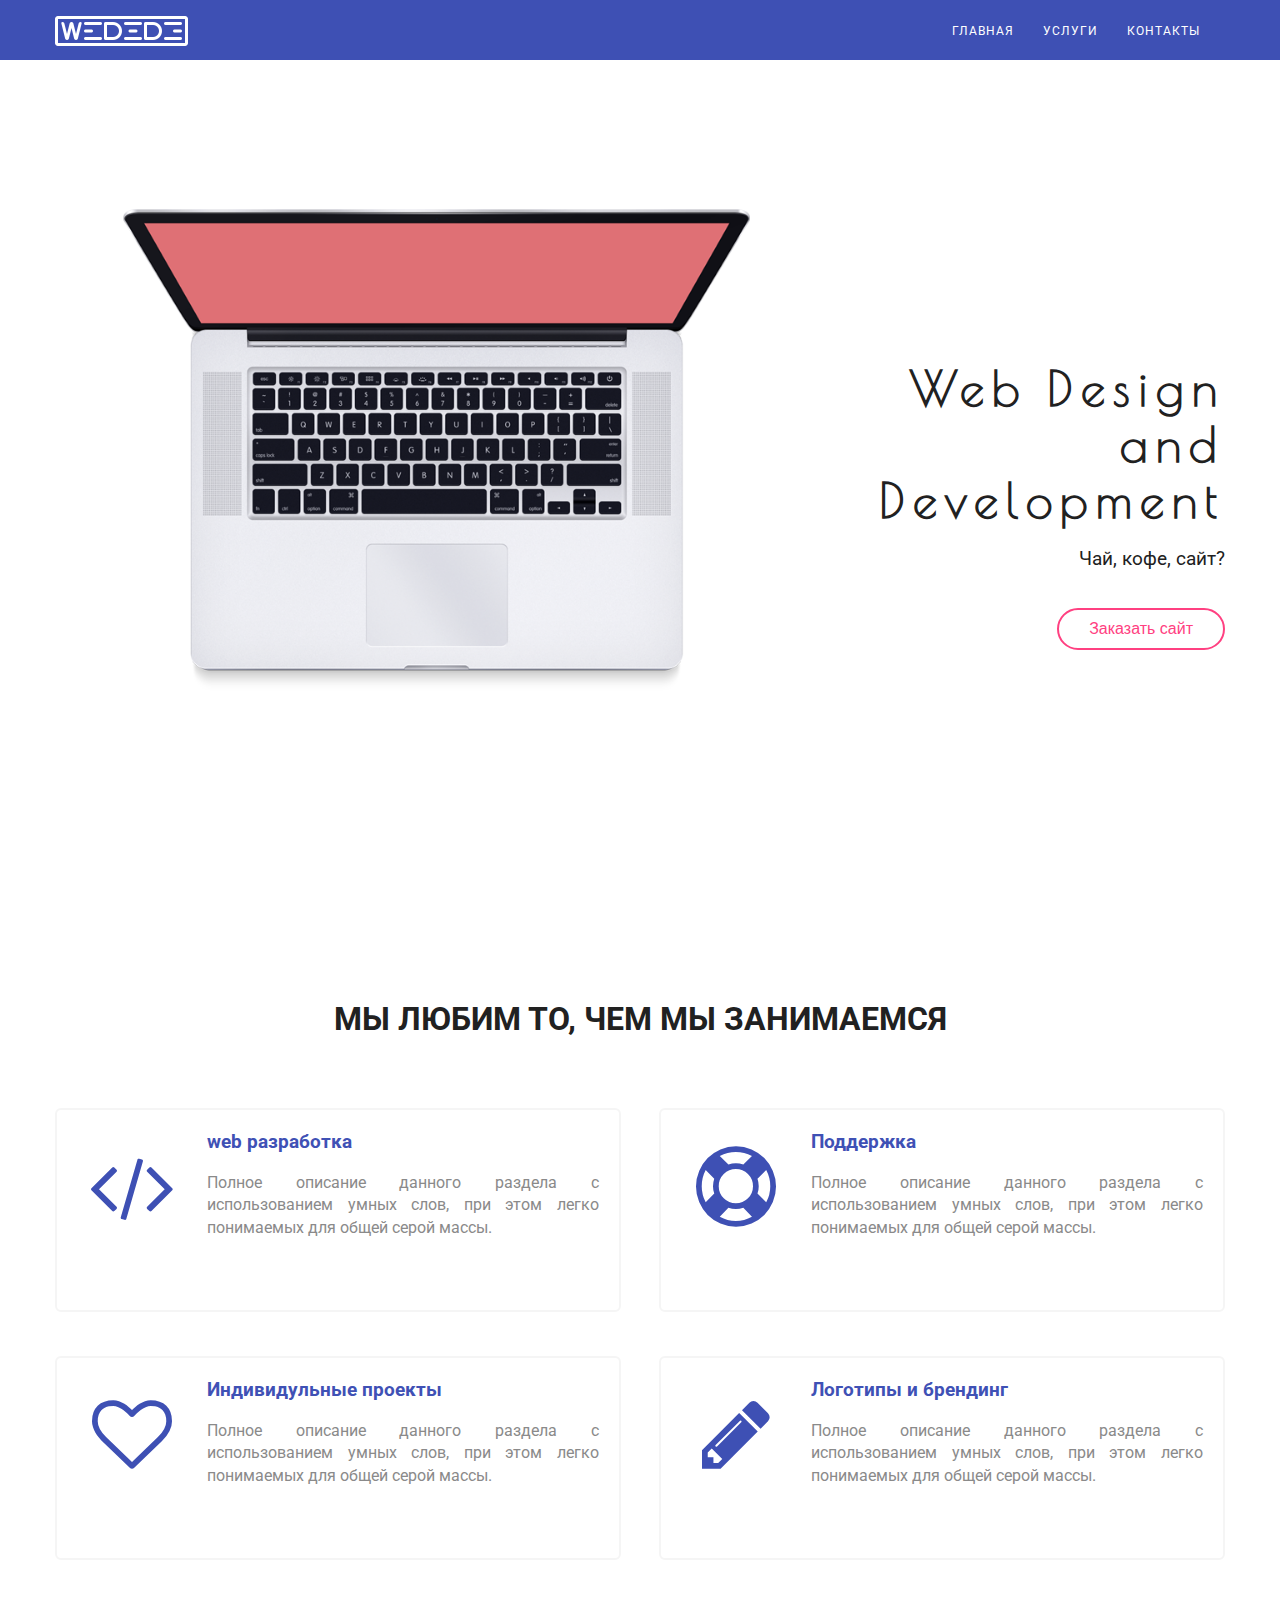
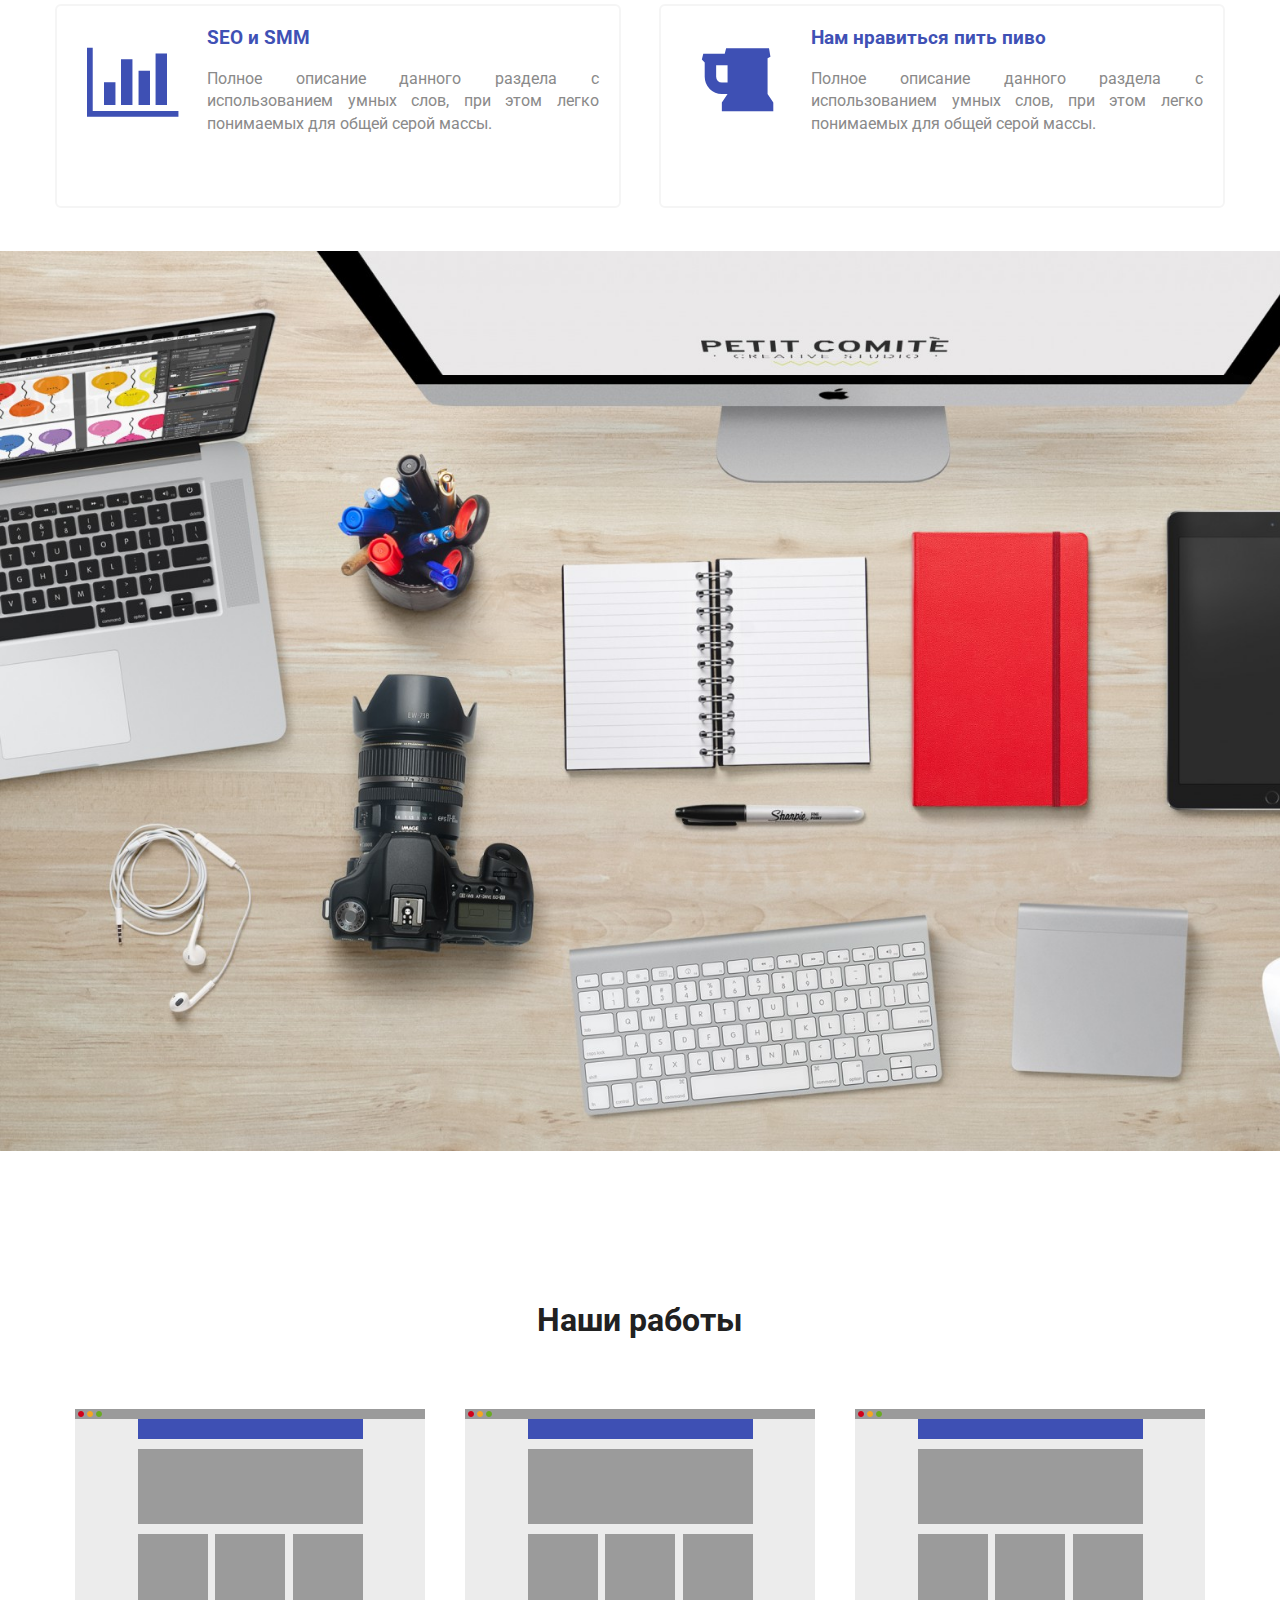
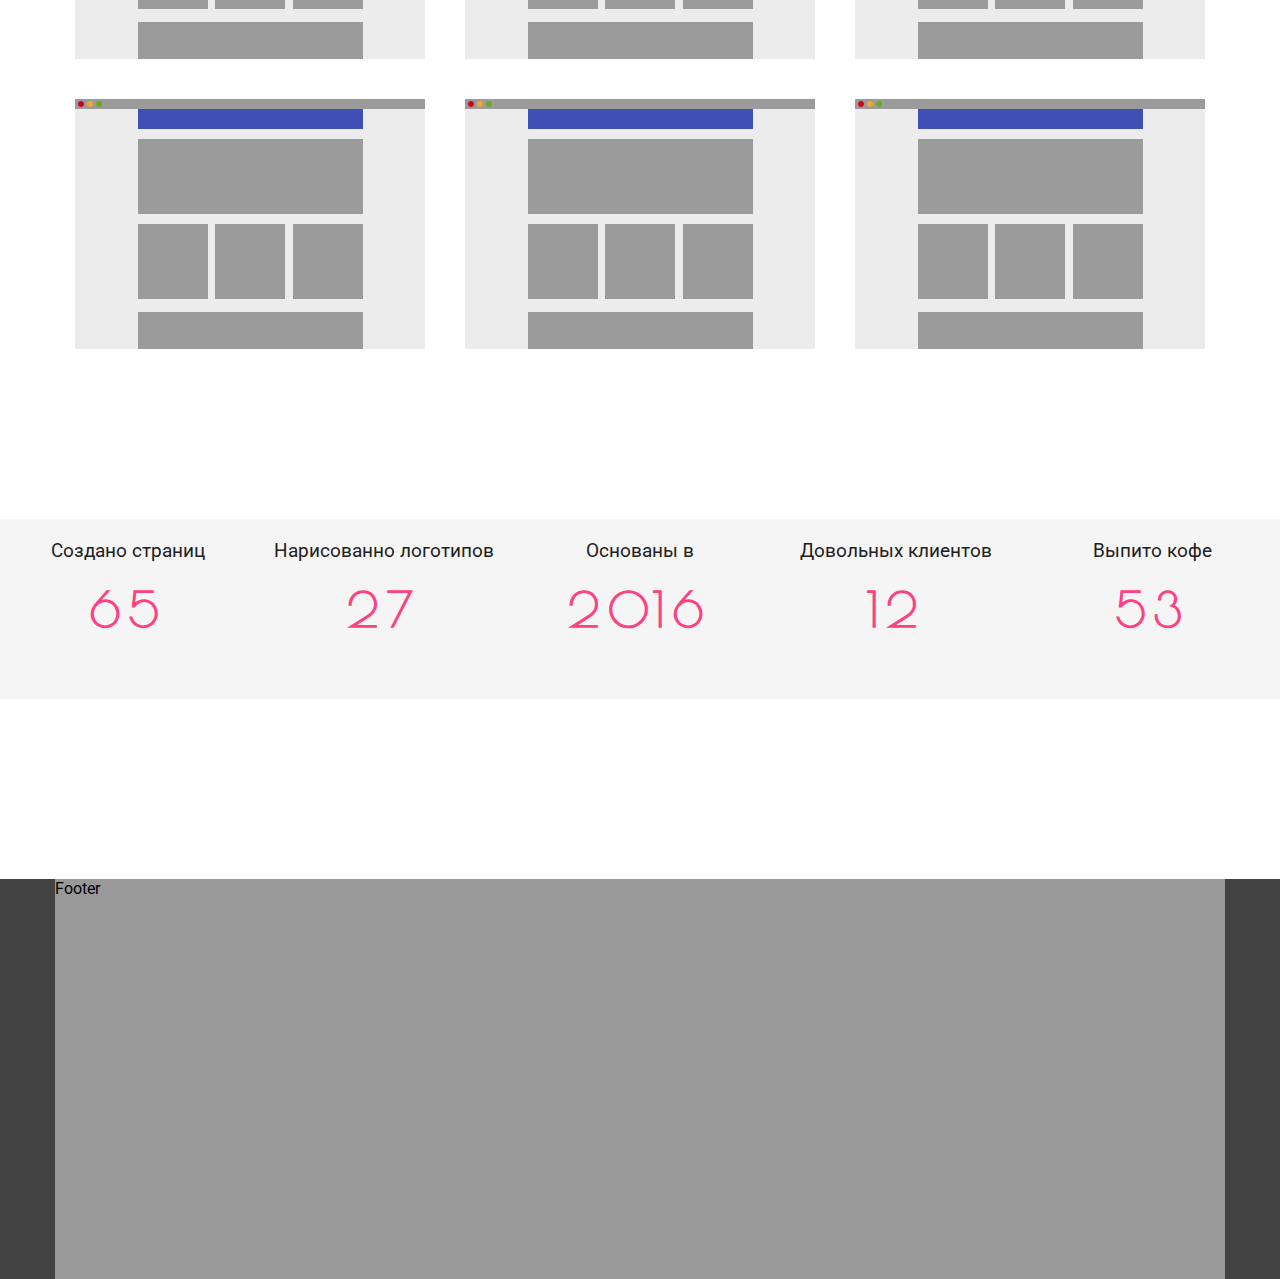
==== temp/index.html @ 533195e9 "init commit" ====
<!DOCTYPE html>
<html>
<head>
	<meta charset="utf-8" />

	<title>WEDEDE - Web Design and Development</title>
	<meta name="keywords" content="wedede.net, разработка, создание сайтов, логотип, web дизайн, вэб сайт, цена" />
	<meta name="description" content="Создание сайтов. Продвижение сайтов. Разработка логотипа. " />
    <meta name=“robots” content=“index,follow”>
    <meta name="viewport" content="width=device-width, initial-scale=1.0, maximum-scale=1.0, user-scalable=no">

    <meta property="business:contact_data:locality" content="Хмельницкий"/>
    <meta property="business:contact_data:postal_code" content="29000"/>
    <meta property="business:contact_data:country_name" content="Укрина"/>
    <meta property="business:contact_data:email" content="sales@wedede.net"/>
    <meta property="business:contact_data:phone_number" content="+380970057050, +380730057050"/>
    <meta property="business:contact_data:website" content="http://www.wedede.net"/>

	<link href="style.css" rel="stylesheet">
    <link href="https://fonts.googleapis.com/css?family=Roboto:100,300,300i,400,700,900&subset=cyrillic" rel="stylesheet">
    <link href="https://fonts.googleapis.com/css?family=Poiret+One&subset=cyrillic" rel="stylesheet">

    <link rel="stylesheet" href="font-asesome/css/font-awesome.min.css">


</head>

<body>

<div class="wrapper">

	<header class="header-wrapper">
		<div class="header">

        <nav>
    <div class="logo-box">
      <h1 class="logo">
        <a href="index.html">
          <img width="133" height="30" src="images/WEDEDE-LOGO.png">
        </a>
      </h1>
    </div>
    <ul>
      <li><a href="inde.html">Главная</a></li>
      <li><a href="http://wedede.net/services.php">Услуги</a></li>
      <li><a href="#">Контакты</a></li>
   </ul>
  </nav>

        </div>
	</header><!-- .header-->

	<main class="content-wrapper">
		<div class="content">
            <div class="welcome">
            <h1>Web Design and Development</h1><br><h3>Чай, кофе, сайт?</h3>
                <br><br>
                <form action="order.html" method="get">
                <button class="button" type="submit" >Заказать сайт</button>
                </form>

            </div>
        </div>
	</main><!-- .content -->



    <main class="services-wrapper"><h2>Мы любим то, чем мы занимаемся</h2>
        <div class="services">

                <div class="block" onclick="location.href='index.html';">
                    <div class="block-fa"><i class="fa fa-code fa-5x" aria-hidden="true"></i></div>
                    <div class="block-text"><h3>web разработка</h3><br><p>Полное описание данного раздела с использованием умных слов, при этом легко понимаемых для общей серой массы.</p></div>
                </div>
                <div class="block" onclick="location.href='index.html';">
                    <div class="block-fa"><i class="fa fa-life-ring fa-5x" aria-hidden="true"></i></div>
                    <div class="block-text"><h3>Поддержка</h3><br><p>Полное описание данного раздела с использованием умных слов, при этом легко понимаемых для общей серой массы.</p></div>
                </div>
                <div class="block" onclick="location.href='index.html';">
                    <div class="block-fa"><i class="fa fa-heart-o fa-5x" aria-hidden="true"></i></div>
                    <div class="block-text"><h3>Индивидульные проекты</h3><br><p>Полное описание данного раздела с использованием умных слов, при этом легко понимаемых для общей серой массы.</p></div>
                </div>
                <div class="block" onclick="location.href='index.html';">
                    <div class="block-fa"><i class="fa fa-pencil fa-5x" aria-hidden="true"></i></div>
                    <div class="block-text"><h3>Логотипы и брендинг</h3><br><p>Полное описание данного раздела с использованием умных слов, при этом легко понимаемых для общей серой массы.</p></div>
                </div>
                <div class="block" onclick="location.href='index.html';">
                    <div class="block-fa"><i class="fa fa-bar-chart fa-5x" aria-hidden="true"></i></div>
                    <div class="block-text"><h3>SEO и SMM</h3><br><p>Полное описание данного раздела с использованием умных слов, при этом легко понимаемых для общей серой массы.</p></div>
                </div>
                <div class="block" onclick="location.href='index.html';">
                    <div class="block-fa"><i class="fa fa-beer fa-5x" aria-hidden="true"></i></div>
                    <div class="block-text"><h3>Нам нравиться пить пиво</h3><br><p>Полное описание данного раздела с использованием умных слов, при этом легко понимаемых для общей серой массы.</p></div>
                </div>
                <div class="clear"></div>
    </div>
    </main><!-- .services -->





    <div class="design-wrapper">
        <div class="design">

        </div>
    </div>








    <div class="gallery-wrapper">
        <div class="gallery">


  <h2>Наши работы</h2>
  <div class="gallery">

    <div class="gallery-item">
      <div class="gallery-item-image">
      <img src="images/temp/siteexample.png"></div>
      <div class="gallery-item-description"><p>www.wedede.net<br>Краткое описание сайта.</p></div>
    </div>

    <div class="gallery-item">
      <div class="gallery-item-image">
      <img src="images/temp/siteexample.png"></div>
      <div class="gallery-item-description"><p>www.wedede.net<br>Краткое описание сайта.</p></div>
    </div>
      <div class="gallery-item">
      <div class="gallery-item-image">
      <img src="images/temp/siteexample.png"></div>
      <div class="gallery-item-description"><p>www.wedede.net<br>Краткое описание сайта.</p></div>
    </div>
      <div class="gallery-item">
      <div class="gallery-item-image">
      <img src="images/temp/siteexample.png"></div>
      <div class="gallery-item-description"><p>www.wedede.net<br>Краткое описание сайта.</p></div>
    </div>
      <div class="gallery-item">
      <div class="gallery-item-image">
      <img src="images/temp/siteexample.png"></div>
      <div class="gallery-item-description"><p>www.wedede.net<br>Краткое описание сайта.</p></div>
    </div>
      <div class="gallery-item">
      <div class="gallery-item-image">
      <img src="images/temp/siteexample.png"></div>
      <div class="gallery-item-description"><p>www.wedede.net<br>Краткое описание сайта.</p></div>
    </div>



  </div>


        </div>
    </div>







    <div class="trust-wrapper">
        <div class="trust"><h3>Создано страниц</h3><br><h1>65</h1></div>
        <div class="trust"><h3>Нарисованно логотипов</h3><br><h1>27</h1></div>
        <div class="trust"><h3>Основаны в</h3><br><h1>2016</h1></div>
        <div class="trust"><h3>Довольных клиентов</h3><br><h1>12</h1></div>
        <div class="trust"><h3>Выпито кофе</h3><br><h1>53</h1></div>
    </div><!-- .trust -->






	<footer class="footer-wrapper">
		<div class="footer">Footer</div>
	</footer><!-- .footer -->




</div><!-- .wrapper -->

</body>
</html>
---- temp/style.css ----
* {
	margin: 0;
	padding: 0;
}
article, aside, details, figcaption, figure, footer, header, hgroup, main, nav, section, summary {
	display: block;
}
body {
	font-family: 'Roboto', sans-serif;

}
.wrapper {
	min-width: 480px;
	max-width: 100%;
	margin: 0 auto;
    height: 100%;
}

h1 {
    font-family: 'Poiret One', cursive;
    font-size: 3em;
    color: #212121;
    letter-spacing: 8px;
}
h2 {
    font-size: 2em;
    color:#212121;
}
h3 {
    font-size: 1.2em;
    font-weight: 400;
    color: #212121;
}
p {
    text-shadow: 1em;
    line-height: 1.4em;
    font-weight: 300;
    color: #212121;
}

.fa {
    color: #3e50b4;
}
/* Header
-----------------------------------------------------------------------------*/
.header-wrapper {
    width: 100%;
    position: absolute;
    background: #fff;
    background: #3e50b4;
}
.header {
	max-height: 100%;
    max-width: 1170px;
    margin: auto;
}




nav {
  max-width: 1170px;
  margin: 0 auto;
  padding: 0px 0;
  overflow: hidden;
}
.logo-box {
    float: left;
    margin-left: 0px;
    padding-top: 0px;
}
.logo {
  margin: 0;
  height: 60px;
  text-align: center;
}
ul {
  margin: 0;
  margin-right: 25px;
  padding-left: 0;
  list-style: none;
  float: right;
  height: 60px;
  line-height: 60px;
  text-align:center;
}
a {
    font-size: 12px;
    font-weight: 400;
    text-decoration: none;
    display: inline-block;
    position: relative;
    text-transform: uppercase;
}
li a {
    color: #ffffff;
    letter-spacing: 1px;
}
li {
  display: inline-block;
  margin-left: 25px;
  transition: .35s linear;
}
li a:after {
  content: "";
  width: 0;
  height: 2px;
  position: absolute;
  left: 0;
  bottom: 20px;
  background: #FF4081;
  transition: all 0.2s linear;
}
li a:hover:after{
  width: 100%;
}

@media screen and (max-width:768px) {
  .logo-box {
    float: none;
    margin: 0 auto;
  }
  ul {
    float: none;
    margin: 0 25px;
    }
 li:first-of-type {margin-left:0}
}

@media screen and (max-width:480px) {
nav {
  overflow: visible
}
ul {
  height: auto;
  margin: 25px 25px 0 25px;
  line-height: 50px;
}
li {
  display: block;
  margin: 0;
}
li:hover {
  background: rgba(0,0,0,.1)
}
li a:after {
  content: none;
}
}










/* WElocome
-----------------------------------------------------------------------------*/
.content-wrapper {
    height: 100vh;
    background-image: url("images/welcome-backgraund.png");
    background-color: #fff;
    background-size: cover;
}
.content {
    max-width: 1170px;
    height: 100vh;
    margin: auto;
}



@keyframes fadeInUp {
  from {
    opacity: 0;
    transform: translate3d(0, 20%, 0);
  }

  to {
    opacity: 1;
    transform: none;
  }
}
.welcome h1 {
    animation: fadeInUp 3s 1;
}


.welcome {
    text-align: right;
    position: relative;
    max-width: 400px;
    float: right;
    top: 40%;
    animation: fadeInUp 3s 1;
}






.button {
    float: right;
    color: #FF4081;
    font-size: 1em;
    padding: 10px 30px 10px 30px;
    border: solid #FF4081 2px;
    text-decoration: none;
    cursor: pointer;
    background: #fff;
    border-radius: 30px;
}
.button:hover {
  background: #FF4081;
  color: #fff;
}








/* Services
-----------------------------------------------------------------------------*/
.services-wrapper {
    display: table;
    width: 100%;
}
.services-wrapper h2{
    margin-top: 100px;
    margin-bottom: 50px;
    text-align: center;
    text-transform: uppercase;
    font-weight: 700;
}
.services {
    width: 100%;
    max-width: 1170px;
    margin: 0 auto;
    height: 100%;
    text-align: justify;
}
.block {
    width: 48%;
    min-height: 200px;
    overflow:hidden;
    display: inline-block;
    background: #fff;
    border: 2px solid #f5f5f5;
    border-radius: 6px;
    cursor: pointer;
    margin-top: 20px;
    margin-bottom: 20px;
    -webkit-transition: all .35s;
	-moz-transition: all .35s;
	transition: all .35s;
}
.clear{
    width: 100%;
    display: inline-block;
}
.block a {
    display: block;
}
.block:hover{
    background: #f5f5f5;
}
.block-fa {
    float: left;
    width: 150px;
    height: 150px;
    line-height: 200px;
    text-align: center;
}
.block-text {
    width: 100%;
    padding-top: 20px;
}
.block-text h3 {
    font-weight: 700;
    color: #3F51B5;
}
.block-text p {
    color: #8a8a8a;
    font-weight: 400;
    padding-right: 20px;
}






/* Design
-----------------------------------------------------------------------------*/
.design-wrapper {
    height: 100vh;
    background-image: url(images/back/Wedede.jpg);
    background-repeat: no-repeat;
    background-size: cover;
    -webkit-font-smoothing: antialiased;
}
.design {
    max-width: 1170px;
    height: 100vh;
    margin: auto;
}









/* Gallery
-----------------------------------------------------------------------------*/
.gallery-wrapper {

}

.gallery{
    max-width: 1170px;
    margin: auto;
    overflow: hidden;
    width: 100%;
    height: 100%;
    display: flex;
    flex-wrap: wrap;
    justify-content: center;
}
.gallery h2 {
    margin-top: 150px;
    margin-bottom: 50px;
    font-weight: 700;
    color: #212121;
}
.gallery-item{

    width: 350px;
    height: 250px;
    background: #000;
    position: relative;
    cursor: pointer;
    margin: 20px;
    overflow: hidden;
}

.gallery-item-image{
  position: absolute;
  width: 100%;
  height: 100%;
  background: lightblue;
  z-index:20;
  transition: all .35s ease;
  bottom:0;
  overflow: hidden;
}

.gallery-item:hover .gallery-item-image{
  bottom: 100px;
}

.gallery-item-description{
    color: #fff;
    width: 100%;
    height: 100px;
    background: #3e50b4;
    position: absolute;
    bottom:0;
    padding-left: 20px;
}
.gallery-item-description p {
    margin-top: 20px;
    color: #fff;
    line-height: 1.6em;
}












/* Trust
-----------------------------------------------------------------------------*/
.trust-wrapper {
    margin-top: 150px;
    margin-bottom: 180px;
    width: 100%;
    height: 180px;
    background: #f5f5f5;
}

.trust {
    float: left;
    overflow: hidden;
    width: 20%;
    height: 180px;
    text-align: center;
    margin-top: 0px;
}
.trust h3 {
    padding-top: 20px;
}
.trust h1 {
    color: #FF4081;
}









/* Footer
-----------------------------------------------------------------------------*/
.footer-wrapper {
	height: 400px;
	background: #424242;
}
.footer {
    background: #999;
    max-width: 1170px;
    margin: auto;
    height: 100%;
}





/* Media
-----------------------------------------------------------------------------*/
@media screen and (max-width:768px) {
    .header-wrapper {
        position: relative;
}
    .block {
        width: 90%;
        margin-left: 5%;
        margin-right: 5%;
    }
    .trust-wrapper {
        height: 900px;
    }
    .trust {
    width: 100%;
}
}

@media screen and (max-width:480px) {

}
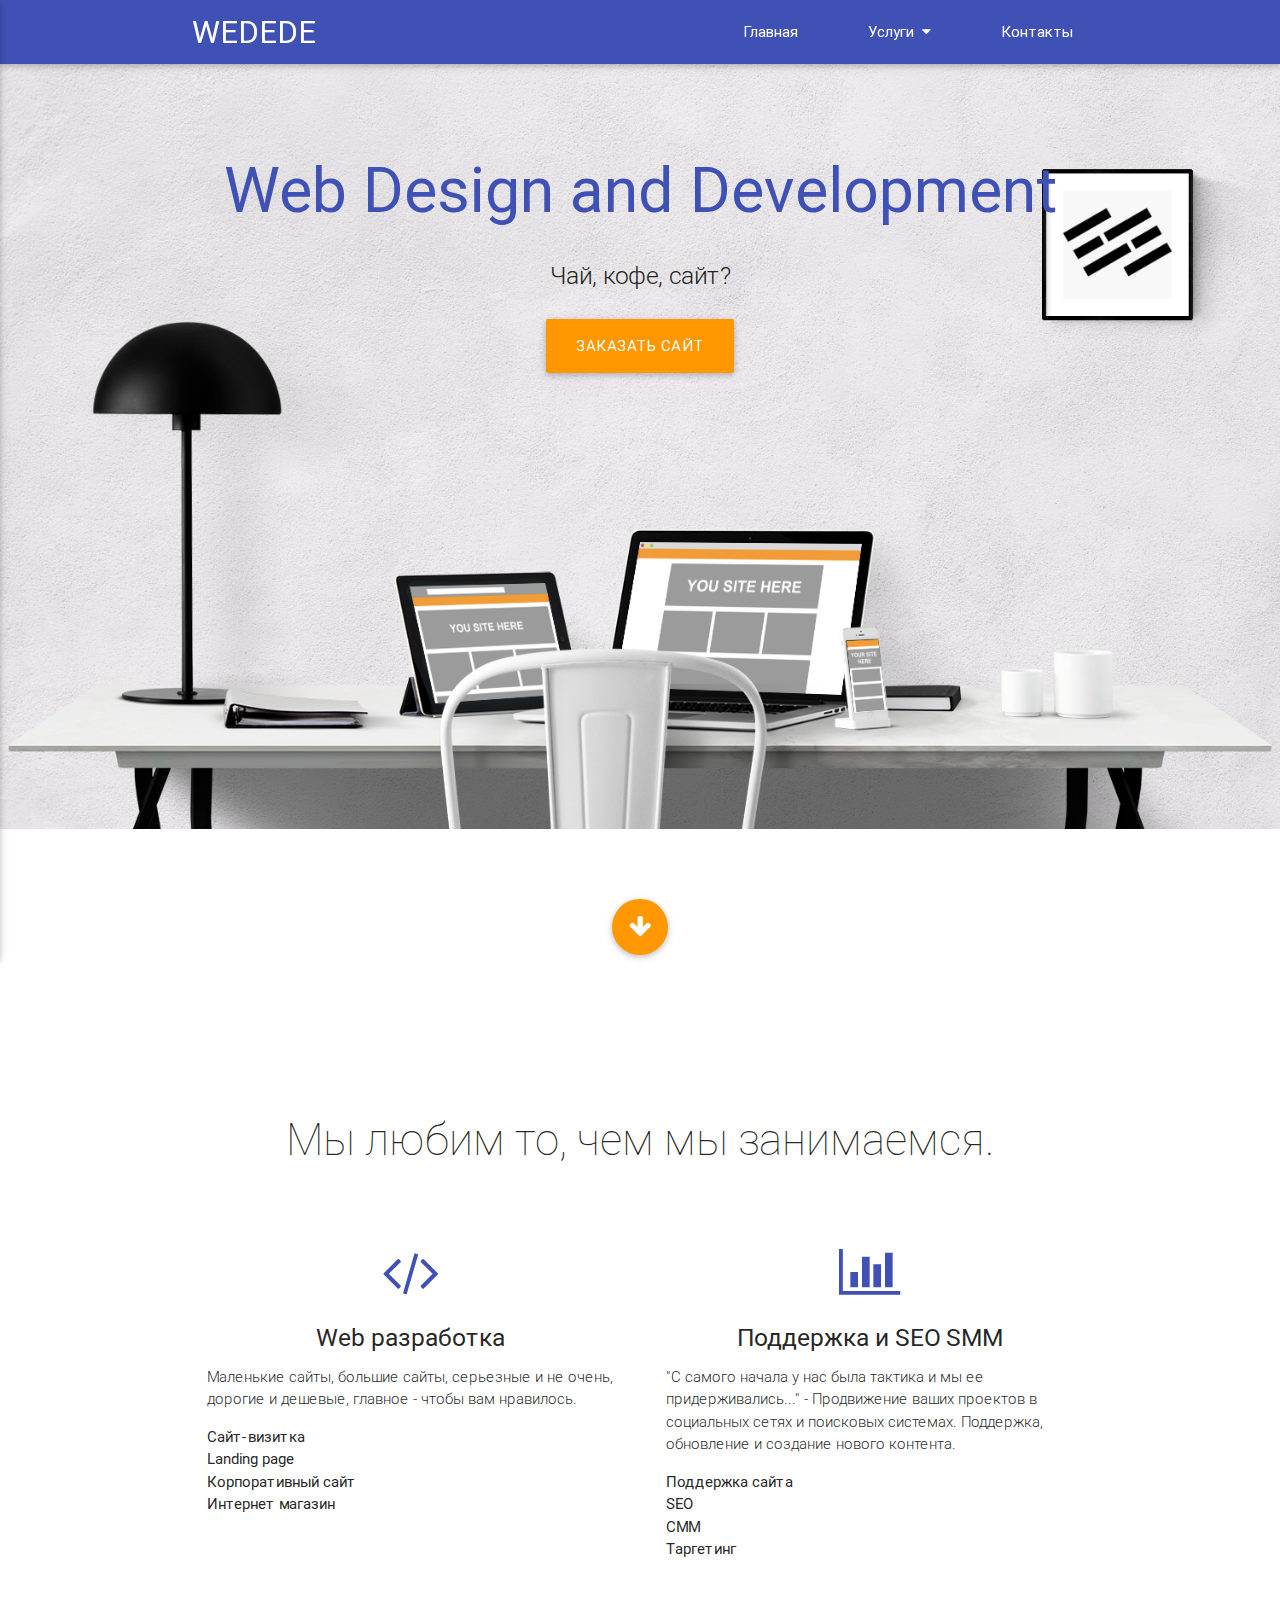
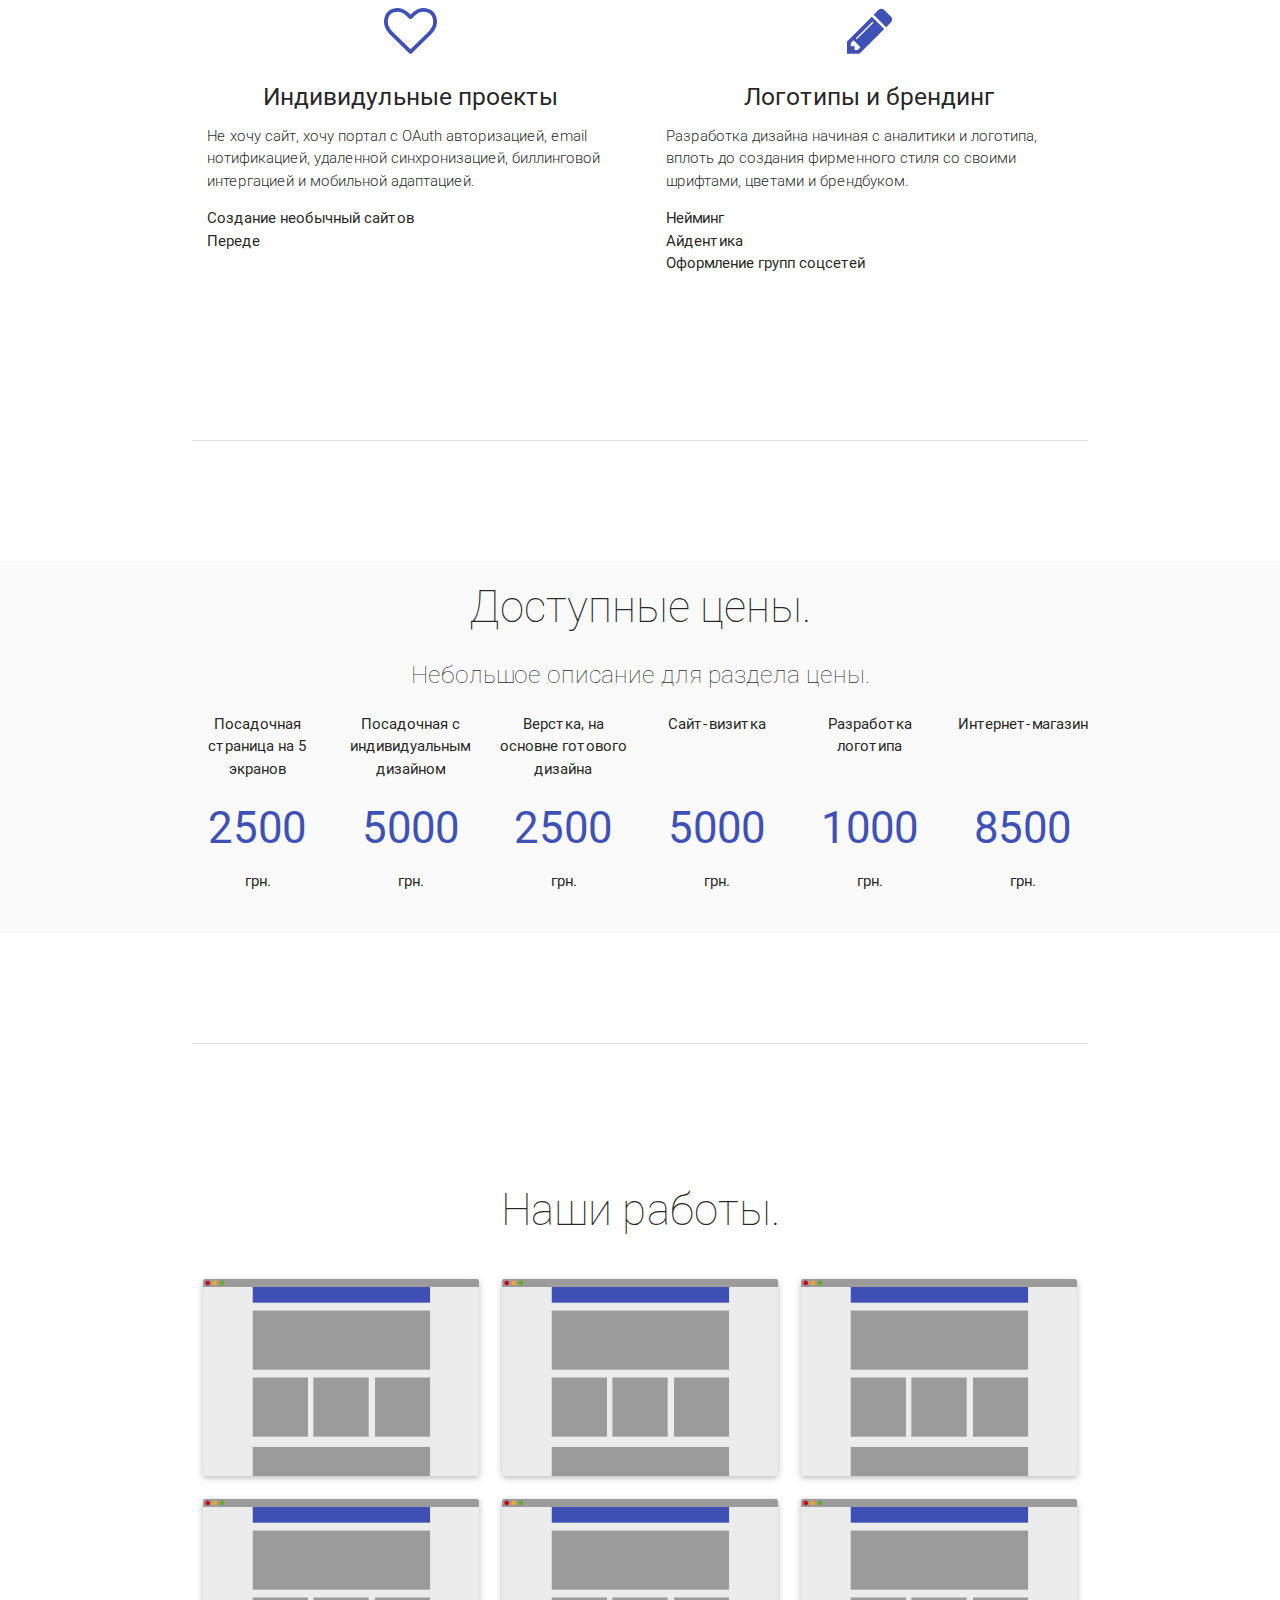
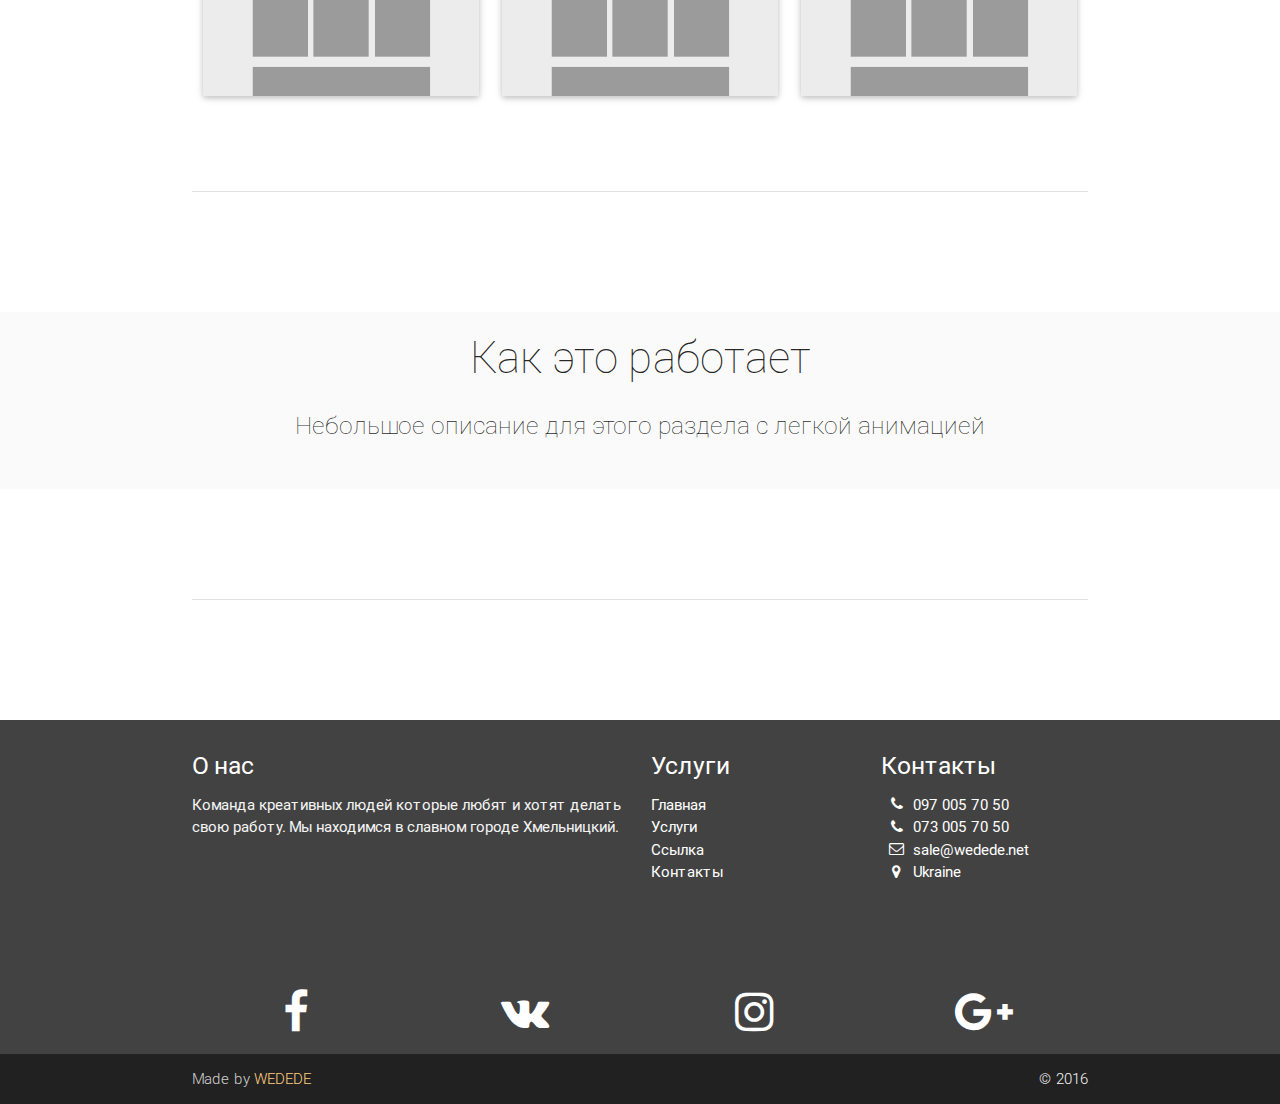
==== commit e3daf5fa: "init 2 commit" ====
--- a/temp/index.html
+++ b/temp/index.html
@@ -1,192 +1,485 @@
 <!DOCTYPE html>
-<html>
+<html lang="en">
+
 <head>
-	<meta charset="utf-8" />
-
-	<title>WEDEDE - Web Design and Development</title>
-	<meta name="keywords" content="wedede.net, разработка, создание сайтов, логотип, web дизайн, вэб сайт, цена" />
-	<meta name="description" content="Создание сайтов. Продвижение сайтов. Разработка логотипа. " />
-    <meta name=“robots” content=“index,follow”>
-    <meta name="viewport" content="width=device-width, initial-scale=1.0, maximum-scale=1.0, user-scalable=no">
-
-    <meta property="business:contact_data:locality" content="Хмельницкий"/>
-    <meta property="business:contact_data:postal_code" content="29000"/>
-    <meta property="business:contact_data:country_name" content="Укрина"/>
-    <meta property="business:contact_data:email" content="sales@wedede.net"/>
-    <meta property="business:contact_data:phone_number" content="+380970057050, +380730057050"/>
-    <meta property="business:contact_data:website" content="http://www.wedede.net"/>
-
-	<link href="style.css" rel="stylesheet">
-    <link href="https://fonts.googleapis.com/css?family=Roboto:100,300,300i,400,700,900&subset=cyrillic" rel="stylesheet">
-    <link href="https://fonts.googleapis.com/css?family=Poiret+One&subset=cyrillic" rel="stylesheet">
-
+    <meta http-equiv="Content-Type" content="text/html; charset=UTF-8" />
+    <meta name="keywords" content="Создание, раскрутка, поддержка, сайт, CEO, CMM, CRM, Украина">
+    <meta name="description" content="Содержимое мета-тега «description»">
+    <meta name="viewport" content="width=device-width, initial-scale=1, maximum-scale=1.0" />
+    <meta name=“robots” content=“noindex,nofollow”/>
+    <META NAME="AUTHOR" content="www.wedede.net"/>
+    <title>Wedede - создание  и раскрутка сайтов</title>
+    <link href="favicon.png" rel="shortcut icon" type="image/png">
+
+    <!-- CSS  -->
+
+    <link href="css/materialize.css" type="text/css" rel="stylesheet" media="screen,projection" />
+    <link href="css/style.css" type="text/css" rel="stylesheet" media="screen,projection" />
     <link rel="stylesheet" href="font-asesome/css/font-awesome.min.css">
-
-
 </head>
 
 <body>
 
-<div class="wrapper">
-
-	<header class="header-wrapper">
-		<div class="header">
-
-        <nav>
-    <div class="logo-box">
-      <h1 class="logo">
-        <a href="index.html">
-          <img width="133" height="30" src="images/WEDEDE-LOGO.png">
-        </a>
-      </h1>
-    </div>
-    <ul>
-      <li><a href="inde.html">Главная</a></li>
-      <li><a href="http://wedede.net/services.php">Услуги</a></li>
-      <li><a href="#">Контакты</a></li>
-   </ul>
-  </nav>
-
-        </div>
-	</header><!-- .header-->
-
-	<main class="content-wrapper">
-		<div class="content">
-            <div class="welcome">
-            <h1>Web Design and Development</h1><br><h3>Чай, кофе, сайт?</h3>
-                <br><br>
-                <form action="order.html" method="get">
-                <button class="button" type="submit" >Заказать сайт</button>
-                </form>
-
-            </div>
-        </div>
-	</main><!-- .content -->
-
-
-
-    <main class="services-wrapper"><h2>Мы любим то, чем мы занимаемся</h2>
-        <div class="services">
-
-                <div class="block" onclick="location.href='index.html';">
-                    <div class="block-fa"><i class="fa fa-code fa-5x" aria-hidden="true"></i></div>
-                    <div class="block-text"><h3>web разработка</h3><br><p>Полное описание данного раздела с использованием умных слов, при этом легко понимаемых для общей серой массы.</p></div>
-                </div>
-                <div class="block" onclick="location.href='index.html';">
-                    <div class="block-fa"><i class="fa fa-life-ring fa-5x" aria-hidden="true"></i></div>
-                    <div class="block-text"><h3>Поддержка</h3><br><p>Полное описание данного раздела с использованием умных слов, при этом легко понимаемых для общей серой массы.</p></div>
-                </div>
-                <div class="block" onclick="location.href='index.html';">
-                    <div class="block-fa"><i class="fa fa-heart-o fa-5x" aria-hidden="true"></i></div>
-                    <div class="block-text"><h3>Индивидульные проекты</h3><br><p>Полное описание данного раздела с использованием умных слов, при этом легко понимаемых для общей серой массы.</p></div>
-                </div>
-                <div class="block" onclick="location.href='index.html';">
-                    <div class="block-fa"><i class="fa fa-pencil fa-5x" aria-hidden="true"></i></div>
-                    <div class="block-text"><h3>Логотипы и брендинг</h3><br><p>Полное описание данного раздела с использованием умных слов, при этом легко понимаемых для общей серой массы.</p></div>
-                </div>
-                <div class="block" onclick="location.href='index.html';">
-                    <div class="block-fa"><i class="fa fa-bar-chart fa-5x" aria-hidden="true"></i></div>
-                    <div class="block-text"><h3>SEO и SMM</h3><br><p>Полное описание данного раздела с использованием умных слов, при этом легко понимаемых для общей серой массы.</p></div>
-                </div>
-                <div class="block" onclick="location.href='index.html';">
-                    <div class="block-fa"><i class="fa fa-beer fa-5x" aria-hidden="true"></i></div>
-                    <div class="block-text"><h3>Нам нравиться пить пиво</h3><br><p>Полное описание данного раздела с использованием умных слов, при этом легко понимаемых для общей серой массы.</p></div>
-                </div>
-                <div class="clear"></div>
-    </div>
-    </main><!-- .services -->
-
-
-
-
-
-    <div class="design-wrapper">
-        <div class="design">
-
-        </div>
-    </div>
-
-
-
-
-
-
-
-
-    <div class="gallery-wrapper">
-        <div class="gallery">
-
-
-  <h2>Наши работы</h2>
-  <div class="gallery">
-
-    <div class="gallery-item">
-      <div class="gallery-item-image">
-      <img src="images/temp/siteexample.png"></div>
-      <div class="gallery-item-description"><p>www.wedede.net<br>Краткое описание сайта.</p></div>
-    </div>
-
-    <div class="gallery-item">
-      <div class="gallery-item-image">
-      <img src="images/temp/siteexample.png"></div>
-      <div class="gallery-item-description"><p>www.wedede.net<br>Краткое описание сайта.</p></div>
-    </div>
-      <div class="gallery-item">
-      <div class="gallery-item-image">
-      <img src="images/temp/siteexample.png"></div>
-      <div class="gallery-item-description"><p>www.wedede.net<br>Краткое описание сайта.</p></div>
-    </div>
-      <div class="gallery-item">
-      <div class="gallery-item-image">
-      <img src="images/temp/siteexample.png"></div>
-      <div class="gallery-item-description"><p>www.wedede.net<br>Краткое описание сайта.</p></div>
-    </div>
-      <div class="gallery-item">
-      <div class="gallery-item-image">
-      <img src="images/temp/siteexample.png"></div>
-      <div class="gallery-item-description"><p>www.wedede.net<br>Краткое описание сайта.</p></div>
-    </div>
-      <div class="gallery-item">
-      <div class="gallery-item-image">
-      <img src="images/temp/siteexample.png"></div>
-      <div class="gallery-item-description"><p>www.wedede.net<br>Краткое описание сайта.</p></div>
-    </div>
-
-
-
-  </div>
-
-
-        </div>
-    </div>
-
-
-
-
-
-
-
-    <div class="trust-wrapper">
-        <div class="trust"><h3>Создано страниц</h3><br><h1>65</h1></div>
-        <div class="trust"><h3>Нарисованно логотипов</h3><br><h1>27</h1></div>
-        <div class="trust"><h3>Основаны в</h3><br><h1>2016</h1></div>
-        <div class="trust"><h3>Довольных клиентов</h3><br><h1>12</h1></div>
-        <div class="trust"><h3>Выпито кофе</h3><br><h1>53</h1></div>
-    </div><!-- .trust -->
-
-
-
-
-
-
-	<footer class="footer-wrapper">
-		<div class="footer">Footer</div>
-	</footer><!-- .footer -->
-
-
-
-
-</div><!-- .wrapper -->
+
+
+    <div class="navbar-fixed">
+
+        <!-- Dropdown Structure -->
+        <ul id="dropdown1" class="dropdown-content">
+            <li><a class="indigo-text" href="#!">Сайт визитка</a></li>
+            <li class="divider"></li>
+            <li><a class="indigo-text" href="#!">Посадочная по шаблону</a></li>
+            <li><a class="indigo-text" href="#!">Посадочная индивидуальная</a></li>
+            <li class="divider"></li>
+            <li><a class="indigo-text" href="#!">Разработка логитипа</a></li>
+            <li><a class="indigo-text" href="#!">Брендинг</a></li>
+            <li class="divider"></li>
+            <li><a class="indigo-text" href="#!">Интернет магазин</a></li>
+        </ul>
+
+
+        <nav class="indigo" role="navigation">
+            <div class="nav-wrapper container"><a id="logo-container" href="index.html" class="brand-logo">WEDEDE</a>
+                <ul class="right hide-on-med-and-down">
+                    <li><a href="#">Контакты</a></li>
+                </ul>
+                <ul class="right hide-on-med-and-down">
+                    <li><a class="dropdown-button" href="#!" data-activates="dropdown1">&nbsp;&nbsp;&nbsp;&nbsp;&nbsp;&nbsp;&nbsp;&nbsp;&nbsp;&nbsp;Услуги &nbsp;<i class="fa fa-caret-down" aria-hidden="true"></i>&nbsp;&nbsp;&nbsp;&nbsp;&nbsp;&nbsp;&nbsp;&nbsp;&nbsp;&nbsp;</a></li>
+                </ul>
+                <ul class="right hide-on-med-and-down">
+                    <li><a href="index.html">Главная</a></li>
+                </ul>
+
+                <ul id="nav-mobile" class="side-nav">
+                    <li><a href="index.html">Главная1</a></li>
+                    <li><a href="#">Главная2</a></li>
+                    <li><a href="#">Главная3</a></li>
+                </ul>
+                <a href="#" data-activates="nav-mobile" class="button-collapse"><i class="fa fa-bars" aria-hidden="true"></i></a>
+            </div>
+        </nav>
+    </div>
+
+
+    <div id="hero" style="height: 85vh;">
+        <div class="section no-pad-bot" id="index-banner">
+            <div class="container">
+                <br>
+                <br>
+                <h1 class="header center indigo-text">Web Design and Development</h1>
+                <div class="row center">
+                    <h5 class="header col s12 light">Чай, кофе, сайт?</h5>
+                </div>
+                <div class="row center">
+                    <a href="order.html" id="download-button" class="btn-large waves-effect waves-light orange">Заказать сайт</a>
+                </div>
+                <br>
+                <br>
+            </div>
+        </div>
+    </div>
+
+    
+    
+    
+      <!-- Divider м 50px -->
+    <div class="row" style="height: 50px;">
+        <div class="col s12"></div>
+    </div>  
+<div id="jumpbt" class="row container">
+        <div class="col l12 m12 s12 center">
+             <a href="#services" class="btn-floating btn-large orange jump"><i class="fa fa-arrow-down" ></i></a>
+        </div>
+    </div>
+    
+<a name="top" id="services"></a>
+    
+    
+    <!-- Divider L 100px -->
+    <div class="row" style="height: 100px;">
+        <div class="col s12"></div>
+    </div>
+
+    
+    <div class="row center">
+        <h3 class="col s12  thin center">Мы любим то, чем мы занимаемся.</h3>
+    </div>
+
+
+    <div class="container">
+        <div class="section">
+
+            <!--   Icon Section   -->
+            <div class="row">
+                <div class="col s12 m6">
+                    <div class="icon-block">
+                        <h2 class="center indigo-text"><i class="fa fa-code" aria-hidden="true"></i></h2>
+                        <h5 class="center">Web разработка</h5>
+
+                        <p class="light">Маленькие сайты, большие сайты, серьезные и не очень, дорогие и дешевые, главное - чтобы вам нравилось.</p>
+                            <ul>
+                            <li>Сайт-визитка</li>
+                            <li>Landing page</li>
+                            <li>Корпоративный сайт</li>
+                            <li>Интернет магазин</li>    
+                        </ul>
+                    </div>
+                </div>
+
+                <div class="col s12 m6">
+                    <div class="icon-block">
+                        <h2 class="center indigo-text"><i class="fa fa-bar-chart" aria-hidden="true"></i></h2>
+                        <h5 class="center">Поддержка и SEO SMM</h5>
+
+                        <p class="light">"С самого начала у нас была тактика и мы ее придерживались..." - Продвижение ваших проектов в социальных сетях и поисковых системах. Поддержка, обновление и создание нового контента.</p>
+                          <ul>
+                            <li>Поддержка сайта<li>
+                            <li>SEO</li>
+                            <li>CMM</li>  
+                            <li>Таргетинг</li>    
+                        </ul>
+                    </div>
+                </div>
+
+                <div class="col s12 m6">
+                    <div class="icon-block">
+                        <h2 class="center indigo-text"><i class="fa fa-heart-o" aria-hidden="true"></i></h2>
+                        <h5 class="center">Индивидульные проекты</h5>
+
+                        <p class="light">Не хочу сайт, хочу портал с OAuth авторизацией, email нотификацией, удаленной синхронизацией, биллинговой интергацией и мобильной адаптацией.</p>
+                          <ul>
+                            <li>Создание необычный сайтов</li>
+                            <li>Переде</li>    
+                        </ul>
+                    </div>
+                </div>
+                
+                <div class="col s12 m6">
+                    <div class="icon-block">
+                        <h2 class="center indigo-text"><i class="fa fa-pencil" aria-hidden="true"></i></h2>
+                        <h5 class="center">Логотипы и брендинг</h5>
+
+                        <p class="light">Разработка дизайна начиная с аналитики и логотипа, вплоть до создания фирменного стиля со своими шрифтами, цветами и брендбуком.</p>
+                          <ul>
+                            <li>Нейминг</li> 
+                            <li>Айдентика</li>
+                            <li>Оформление групп соцсетей</li>    
+                        </ul>
+                    </div>
+                </div>
+            </div>
+
+        </div>
+        <br>
+        <br>
+
+        <div class="section">
+
+        </div>
+    </div>
+    
+    
+    
+    
+    
+    
+    
+
+
+
+
+
+    <!-- Divider  -->
+    <div class="row " style="height: 20px;">
+    </div>
+    <div class="divider container"></div>
+    <div class="row " style="height: 100px;">
+    </div>
+
+
+
+
+
+
+
+
+
+
+    <div class="row grey lighten-5">
+        <div class="row container">
+            <h3 class="col s12 thin center">Доступные цены.</h3>
+            <h5 class="col s12 thin center">Небольшое описание для раздела цены.</h5>
+
+            <div class="row">
+
+                <div class="col s6 m4 l2 center">
+                    <p style="height: 70px;">Посадочная страница на 5 экранов</p>
+                    <h3 class="indigo-text">2500</h3>грн.
+                </div>
+                <div class="col s6 m4 l2 center">
+                    <p style="height: 70px;">Посадочная с индивидуальным дизайном</p>
+                    <h3 class="indigo-text">5000</h3>грн.
+                </div>
+                <div class="col s6 m4 l2 center">
+                    <p style="height: 70px;">Верстка, на основне готового дизайна</p>
+                    <h3 class="indigo-text">2500</h3>грн.
+                </div>
+                <div class="col s6 m4 l2 center">
+                    <p style="height: 70px;">Сайт-визитка</p>
+                    <h3 class="indigo-text">5000</h3>грн.
+                </div>
+                <div class="col s6 m4 l2 center">
+                    <p style="height: 70px;">Разработка логотипа</p>
+                    <h3 class="indigo-text">1000</h3>грн.
+                </div>
+                <div class="col s6 m4 l2 center">
+                    <p style="height: 70px;">Интернет-магазин</p>
+                    <h3 class="indigo-text">8500</h3>грн.
+                </div>
+
+            </div>
+
+        </div>
+    </div>
+
+
+
+
+
+
+
+
+
+
+    <!-- Divider  -->
+    <div class="row " style="height: 70px;">
+    </div>
+    <div class="divider container"></div>
+    <div class="row " style="height: 100px;">
+    </div>
+
+
+
+
+
+    <div class="row center">
+        <h3 class="col s12 thin center">Наши работы.</h3>
+    </div>
+
+
+
+    <div class="row">
+
+        <div class="row container">
+            <div class="col s12 m6 l4">
+                <div class="card hoverable">
+                    <div class="card-image waves-effect waves-block waves-light">
+                        <img class="activator" src="images/temp/siteexample.png">
+                    </div>
+                  
+                    <div class="card-reveal">
+                        <span class="card-title grey-text text-darken-4">Название<i class="fa fa-times right orange-text" aria-hidden="true"></i></span>
+                        <p>Here is some more information about this product that is only revealed once clicked on.</p>
+                        <p><a class="orange-text light" href="http://wedede.net">wedede.net</a></p>
+                    </div>
+                </div>
+            </div>
+             <div class="col s12 m6 l4">
+                <div class="card hoverable">
+                    <div class="card-image waves-effect waves-block waves-light">
+                        <img class="activator" src="images/temp/siteexample.png">
+                    </div>
+                  
+                    <div class="card-reveal">
+                        <span class="card-title grey-text text-darken-4">Название<i class="fa fa-times right orange-text" aria-hidden="true"></i></span>
+                        <p>Here is some more information about this product that is only revealed once clicked on.</p>
+                        <p><a class="orange-text light" href="http://wedede.net">wedede.net</a></p>
+                    </div>
+                </div>
+            </div>
+             <div class="col s12 m6 l4">
+                <div class="card hoverable">
+                    <div class="card-image waves-effect waves-block waves-light">
+                        <img class="activator" src="images/temp/siteexample.png">
+                    </div>
+                  
+                    <div class="card-reveal">
+                        <span class="card-title grey-text text-darken-4">Название<i class="fa fa-times right orange-text" aria-hidden="true"></i></span>
+                        <p>Here is some more information about this product that is only revealed once clicked on.</p>
+                        <p><a class="orange-text light" href="http://wedede.net">wedede.net</a></p>
+                    </div>
+                </div>
+            </div>
+             <div class="col s12 m6 l4">
+                <div class="card hoverable">
+                    <div class="card-image waves-effect waves-block waves-light">
+                        <img class="activator" src="images/temp/siteexample.png">
+                    </div>
+                  
+                    <div class="card-reveal">
+                        <span class="card-title grey-text text-darken-4">Название<i class="fa fa-times right orange-text" aria-hidden="true"></i></span>
+                        <p>Here is some more information about this product that is only revealed once clicked on.</p>
+                        <p><a class="orange-text light" href="http://wedede.net">wedede.net</a></p>
+                    </div>
+                </div>
+            </div>
+             <div class="col s12 m6 l4">
+                <div class="card hoverable">
+                    <div class="card-image waves-effect waves-block waves-light">
+                        <img class="activator" src="images/temp/siteexample.png">
+                    </div>
+                  
+                    <div class="card-reveal">
+                        <span class="card-title grey-text text-darken-4">Название<i class="fa fa-times right orange-text" aria-hidden="true"></i></span>
+                        <p>Here is some more information about this product that is only revealed once clicked on.</p>
+                        <p><a class="orange-text light" href="http://wedede.net">wedede.net</a></p>
+                    </div>
+                </div>
+            </div>
+             <div class="col s12 m6 l4">
+                <div class="card hoverable">
+                    <div class="card-image waves-effect waves-block waves-light">
+                        <img class="activator" src="images/temp/siteexample.png">
+                    </div>
+                  
+                    <div class="card-reveal">
+                        <span class="card-title grey-text text-darken-4">Название<i class="fa fa-times right orange-text" aria-hidden="true"></i></span>
+                        <p>Here is some more information about this product that is only revealed once clicked on.</p>
+                        <p><a class="orange-text light" href="http://wedede.net">wedede.net</a></p>
+                    </div>
+                </div>
+            </div>
+
+  
+
+        </div>
+
+
+    </div>
+
+
+
+
+
+    <!-- Divider  -->
+    <div class="row " style="height: 20px;">
+    </div>
+    <div class="divider container"></div>
+    <div class="row " style="height: 100px;">
+    </div>
+
+
+    <div class="row grey lighten-5">
+        <div class="row container">
+            <h3 class="col s12 thin center">Как это работает</h3>
+            <h5 class="col s12 thin center">Небольшое описание для этого раздела с легкой анимацией</h5>
+
+            <div class="row">
+
+            </div>
+
+        </div>
+
+    </div>
+
+
+    <!-- Divider  -->
+    <div class="row " style="height: 70px;">
+    </div>
+    <div class="divider container"></div>
+    <div class="row " style="height: 100px;">
+    </div>
+
+
+
+    <footer class="page-footer grey darken-3">
+        <div class="container">
+            <div class="row">
+                <div class="col l6 s12">
+                    <h5 class="white-text">О нас</h5>
+                    <p class="grey-text text-lighten-4">Команда креативных людей которые любят и хотят делать свою работу. Мы находимся в славном городе Хмельницкий.</p>
+
+
+                </div>
+                <div class="col l3 s12">
+                    <h5 class="white-text">Услуги</h5>
+                    <ul>
+                        <li><a class="white-text" href="#!">Главная</a></li>
+                        <li><a class="white-text" href="#!">Услуги</a></li>
+                        <li><a class="white-text" href="#!">Ссылка</a></li>
+                        <li><a class="white-text" href="#!">Контакты</a></li>
+                    </ul>
+                </div>
+                <div class="col l3 s12">
+                    <h5 class="white-text">Контакты</h5>
+                    <ul class="fa-ul">
+                        <li class="white-text"><i class="fa-li fa fa-phone fa-1x"></i>097 005 70 50</li>
+                        <li class="white-text"><i class="fa-li fa fa-phone fa-1x"></i>073 005 70 50</li>
+                        <li class="white-text"><i class="fa-li fa fa-envelope-o fa-1x"></i><a class="white-text" href="mailto:sale@wedede.net?subject=Тема письма">sale@wedede.net</a></li>
+                        <li class="white-text"><i class="fa-li fa fa-map-marker fa-1x"></i>Ukraine</li>
+                    </ul>
+
+
+
+
+
+
+
+
+
+
+                </div>
+            </div>
+        </div>
+
+
+        <!-- Divider m 50px -->
+        <div class="row" style="height: 50px;">
+            <div class="col s12"></div>
+        </div>
+
+
+
+
+
+        <div class="container">
+            <div class="row">
+                <h5 class="white-text center"></h5>
+                <div class="col l3 s3 center">
+                    <a class="white-text" href="#!"><i class="fa fa-facebook fa-3x" aria-hidden="true"></i></a>
+                </div>
+                <div class="col l3 s3 center">
+                    <a class="white-text" href="#!"><i class="fa fa-vk fa-3x" aria-hidden="true"></i></a>
+                </div>
+                <div class="col l3 s3 center">
+                    <a class="white-text" href="#!"><i class="fa fa-instagram fa-3x" aria-hidden="true"></i></a>
+                </div>
+                <div class="col l3 s3 center">
+                    <a class="white-text" href="#!"><i class="fa fa-google-plus fa-3x" aria-hidden="true"></i></a>
+                </div>
+
+            </div>
+        </div>
+
+
+
+
+
+        <div class="footer-copyright grey darken-4">
+            <div class="container">
+                Made by <a class="orange-text text-lighten-3" href="http://wedede.net">WEDEDE</a>
+                <a class="grey-text text-lighten-4 right">&copy; 2016</a>
+            </div>
+        </div>
+
+    </footer>
+
+
+    <!--  Scripts-->
+    <script src="https://code.jquery.com/jquery-2.1.1.min.js"></script>
+    <script src="js/materialize.js"></script>
+    <script src="js/init.js"></script>
 
 </body>
-</html>
+
+</html>--- a/temp/css/style.css
+++ b/temp/css/style.css
@@ -0,0 +1,14 @@
+/* Custom Stylesheet */
+/**
+ * Use this file to override Materialize files so you can update
+ * the core Materialize files in the future
+ *
+ * Made By MaterializeCSS.com
+ */
+
+.icon-block {
+  padding: 0 15px;
+}
+.icon-block .material-icons {
+	font-size: inherit;
+}